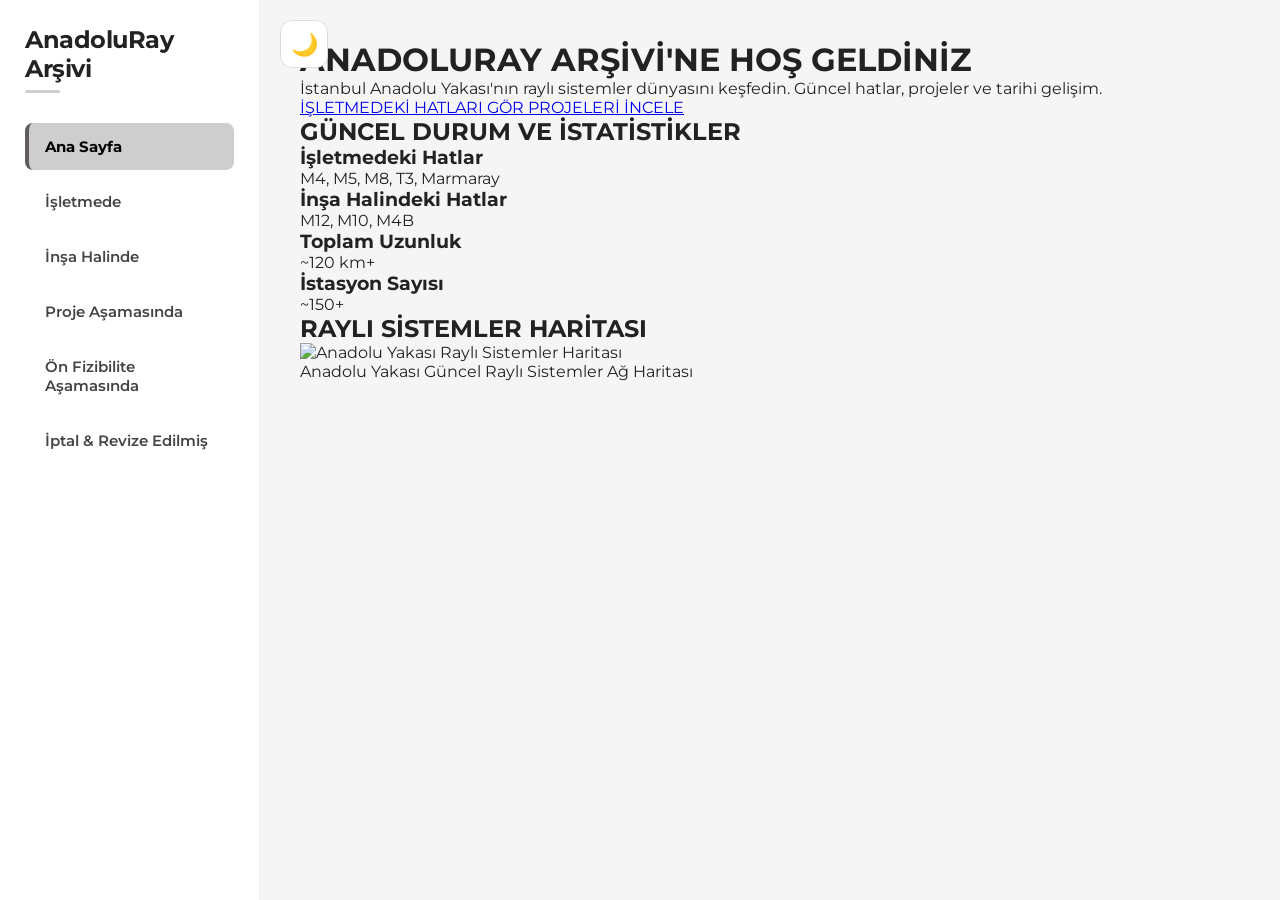
==== index.html @ 42e14312 "Refactor HTML structure and update content" ====
<!DOCTYPE html>
<html lang="tr">

<head>

<meta charset="UTF-8">
<meta name="viewport" content="width=device-width, initial-scale=1.0">

<title>AnadoluRay Arşivi</title>
<meta name="description" content="AnadoluRay Arşivi, İstanbul'un Anadolu Yakasındaki metro, tramvay ve raylı sistem projelerini, istasyonları, güzergahları ve inşaat süreçlerini arşivleyen bağımsız bilgi platformudur.">
<link href="https://fonts.googleapis.com/css2?family=Montserrat:wght@400;600;700&display=swap" rel="stylesheet">

<link rel="stylesheet" href="css/sidebar.css">
<link rel="stylesheet" href="css/style.css">
<link rel="stylesheet" href="css/mobile.css">
<link rel="stylesheet" href="css/darkmode.css">

</head>


<body>
<button class="theme-toggle desktop-theme">
🌙
</button>

<div class="mobile-bar">

<button class="menu-toggle">
☰
</button>

<button class="theme-toggle">
🌙
</button>

</div>



<div class="sidebar">


<div class="logo">
AnadoluRay Arşivi
</div>



<div class="menu">


<a class="active" href="index.html">
Ana Sayfa
</a>


<a href="isletmede.html">
İşletmede
</a>


<a href="insa.html">
İnşa Halinde
</a>


<a href="proje.html">
Proje Aşamasında
</a>


<a href="fizibilite.html">
Ön Fizibilite Aşamasında
</a>


<a href="iptal.html">
İptal & Revize Edilmiş
</a>


</div>


</div>







<div class="content">



<div class="home-banner">

<div class="banner-overlay"></div>

<div class="banner-content">

<h1>
ANADOLURAY ARŞİVİ'NE HOŞ GELDİNİZ
</h1>

<p>
İstanbul Anadolu Yakası'nın raylı sistemler dünyasını keşfedin. Güncel hatlar, projeler ve tarihi gelişim.
</p>

<div class="banner-buttons">

<a href="isletmede.html" class="btn btn-primary">
İŞLETMEDEKİ HATLARI GÖR
</a>

<a href="insa.html" class="btn btn-secondary">
PROJELERİ İNCELE
</a>

</div>

</div>

</div>







<div class="container">



<section class="statistics-section">

<h2 class="section-title">
GÜNCEL DURUM VE İSTATİSTİKLER
</h2>


<div class="stats-grid">


<div class="stat-card">

<div class="stat-icon is-running"></div>

<div class="stat-info">

<h3>
İşletmedeki Hatlar
</h3>

<p>
M4, M5, M8, T3, Marmaray
</p>

</div>

</div>




<div class="stat-card">

<div class="stat-icon is-construction"></div>

<div class="stat-info">

<h3>
İnşa Halindeki Hatlar
</h3>

<p>
M12, M10, M4B
</p>

</div>

</div>




<div class="stat-card">

<div class="stat-icon is-length"></div>

<div class="stat-info">

<h3>
Toplam Uzunluk
</h3>

<p>
~120 km+
</p>

</div>

</div>




<div class="stat-card">

<div class="stat-icon is-station"></div>

<div class="stat-info">

<h3>
İstasyon Sayısı
</h3>

<p>
~150+
</p>

</div>

</div>


</div>

</section>





<section class="map-section">

<h2 class="section-title">
RAYLI SİSTEMLER HARİTASI
</h2>


<div class="map-container">

<img src="img/anadolu-yakasi-harita.png" alt="Anadolu Yakası Raylı Sistemler Haritası" class="map-image">

<div class="map-caption">
Anadolu Yakası Güncel Raylı Sistemler Ağ Haritası
</div>

</div>

</section>



</div>



</div>


<script src="js/script.js"></script>
</body>

</html>
---- css/sidebar.css ----
/* =========================
   SIDEBAR
========================= */


.sidebar{

    position:fixed;

    left:0;
    top:0;

    width:260px;

    height:100vh;

    background:white;

    padding:25px;

    border-right:1px solid #eef0f2;

    transition:0.3s ease;

    z-index:1000;

}



/* Logo */


.logo{

    font-size:24px;

    font-weight:700;

    margin-bottom:40px;

    position:relative;

    letter-spacing:-0.5px;

}



.logo::after{

    content:'';

    position:absolute;

    bottom:-10px;

    left:0;

    width:35px;

    height:3px;

    background:#cecece;

    border-radius:2px;

}



/* Genel buton ayarları */


.menu-toggle,
.mobile-bar .theme-toggle{

    display:none;

    background:none;

    border:none;

    cursor:pointer;

}



/* Masaüstü tema butonu */


.desktop-theme{

    position:fixed;

    top:20px;

    left:280px;


    width:48px;

    height:48px;


    display:flex;

    align-items:center;

    justify-content:center;


    background:white;

    border:1px solid #ddd;

    border-radius:12px;


    font-size:22px;

    cursor:pointer;


    z-index:1500;

    transition:.2s;

}



.desktop-theme:hover{

    background:#f5f5f5;

}



/* Menü */


.menu a{

    display:block;

    color:#444;

    text-decoration:none;


    padding:14px 16px;

    margin-bottom:8px;


    border-radius:8px;

    border-left:4px solid transparent;


    font-weight:600;

    font-size:15px;


    transition:.2s ease;

}



.menu a:hover{

    background:#f4f5f7;

    color:#000;

    padding-left:20px;

}



.menu a.active{

    background:#cecece;

    border-left:4px solid #605b5d;

    color:#000;

    font-weight:700;

    padding-left:16px;

}





/* =========================
   MOBİL
========================= */


@media(max-width:768px){



/* Sidebar kapalı */


.sidebar{

    left:-280px;

    width:260px;

    height:100vh;

}



/* Açık sidebar */


.sidebar.active{

    left:0;

}



/* Logo */


.logo{

    margin-top:45px;

    font-size:22px;

}



/* Menü */


.menu{

    display:block;

}



.menu a{

    white-space:normal;

}



/* Mobil üst bar */


.mobile-bar{

    display:flex;

    position:fixed;


    top:0;

    left:0;


    width:100%;

    height:60px;


    background:white;


    align-items:center;

    padding-left:15px;

    gap:10px;


    z-index:2000;


    border-bottom:1px solid #eee;

}



/* Hamburger */


.menu-toggle{

    display:flex;


    width:45px;

    height:45px;


    align-items:center;

    justify-content:center;


    background:white;

    border:none;


    font-size:28px;


    cursor:pointer;

    color:#000;

}



/* Mobil tema */


.mobile-bar .theme-toggle{


    display:flex;


    width:45px;

    height:45px;


    align-items:center;

    justify-content:center;


    background:white;


    border:none;


    font-size:22px;


    cursor:pointer;


    color:#000;

}



/* Masaüstü tuşunu mobilde kapat */


.desktop-theme{

    display:none;

}



}
---- css/style.css ----
*{

margin:0;

padding:0;

box-sizing:border-box;

font-family:'Montserrat',Arial,sans-serif;

}



body{

background:#f5f5f5;

color:#222;

}



/* İçerik */

.content{

margin-left:260px;

padding:40px;

}



/* Hero */

.hero{

padding:20px 0;

margin-bottom:40px;

}



.hero h1{

font-size:38px;

font-weight:700;

color:#222;

margin-bottom:15px;

}



.hero p{

color:#666;

font-size:17px;

line-height:1.6;

}



/* Sayfa başlıkları */

.content > h2{

font-size:28px;

border-left:4px solid #333;

padding-left:12px;

}



/* Kart alanı */

.card-container{

display:grid;

grid-template-columns:repeat(auto-fit,minmax(250px,1fr));

gap:20px;

}



/* Kart */

.card{

background:white;

padding:25px;

border-radius:12px;

border:1px solid #ddd;

box-shadow:0 3px 10px rgba(0,0,0,0.05);

}



.card h2{

font-size:22px;

color:#222;

margin-bottom:15px;

border-left:3px solid #333;

padding-left:10px;

}



.card p{

color:#555;

line-height:1.6;

}



.green{

color:#9acd9a !important;

}



.gray{

color:#999 !important;

}



/* =========================
   MOBİL
========================= */


@media(max-width:768px){


.content{

    margin-left:0;

    padding:20px;

    padding-top:70px;

}


/* Mobil bar başka dosyada yönetiliyor */

.mobile-bar{

    display:flex;

}



.hero{

    margin-top:0;

}


.hero h1{

    font-size:28px;

}


.hero p{

    font-size:15px;

}


.card-container{

    grid-template-columns:1fr;

}



}



@media(max-width:480px){


.content{

    padding:15px;

    padding-top:70px;

}


.hero h1{

    font-size:24px;

}


.hero p{

    font-size:14px;

}


}
---- css/mobile.css ----
/* =========================
   MOBİL TASARIM
========================= */


/* Masaüstü tema butonu */

.desktop-theme{

    position:fixed;

    top:20px;
    left:280px;

    width:48px;
    height:48px;

    display:flex;

    align-items:center;
    justify-content:center;

    background:white;

    border:1px solid #ddd;

    border-radius:12px;

    font-size:22px;

    cursor:pointer;

    z-index:1500;

    transition:.2s;

}


.desktop-theme:hover{

    background:#f5f5f5;

}




@media(max-width:768px){


body{

    overflow-x:hidden;

}



/* İçerik */

.content{

    margin-left:0;

    padding:20px;

    padding-top:75px;

}


.hero{

    margin-top:0;

}




.hero h1{

    font-size:28px;

    line-height:1.2;

}


.hero p{

    font-size:15px;

}




.line{

    width:100%;

}




img{

    max-width:100%;

    height:auto;

}




/* Mobil üst bar */

.mobile-bar{

    display:flex;

    position:fixed;

    top:0;

    left:0;

    width:100%;

    height:60px;

    background:white;

    align-items:center;

    padding-left:15px;

    gap:10px;

    z-index:2000;

    border-bottom:1px solid #eee;

}



/* Hamburger */

.menu-toggle{

    width:45px;

    height:45px;

    display:flex;

    align-items:center;

    justify-content:center;

    background:white;

    border:none;

    font-size:28px;

    cursor:pointer;

    color:#000;

}



/* Mobil tema */

.theme-toggle{

    width:45px;

    height:45px;

    display:flex;

    align-items:center;

    justify-content:center;

    background:white;

    border:none;

    font-size:22px;

    cursor:pointer;

    color:#000;

}




/* Hat açıklamaları */

.line-content.active{

    display:flex;

    flex-direction:column;

}



.info{

    width:100%;

    order:1;

}



.route{

    width:100%;

    order:2;

    margin-top:25px;

}



.route img{

    width:100%;

    height:auto;

    max-height:500px;

    object-fit:contain;

}



}



/* Küçük telefonlar */

@media(max-width:480px){


.content{

    padding:15px;

    padding-top:75px;

}


.hero h1{

    font-size:24px;

}


.hero p{

    font-size:14px;

}


}



/* Mobilde masaüstü tuşu gizli */

@media(max-width:768px){

    .desktop-theme{

        display:none;

    }

}
---- css/darkmode.css ----
/* =========================
   DARK MODE
========================= */


/* Genel */

.dark{

    background:#121212;
    color:white;

}


/* Sayfa */

.dark body{

    background:#121212;
    color:white;

}


/* İçerik */

.dark .content{

    background:#121212;

}



/* Sidebar */

.dark .sidebar{

    background:#1b1b1b;
    border-color:#333;

}


.dark .logo{

    color:white;

}



/* Menü */

.dark .menu a{

    color:#ddd;

}


.dark .menu a:hover{

    background:#2a2a2a;
    color:white;

}


.dark .menu a.active{

    background:#444;
    color:white;

}



/* Kartlar */

.dark .card,
.dark .line,
.dark .line-content{

    background:#1e1e1e;
    color:white;
    border-color:#333;

}



/* Hat başlıkları */

.dark .line-title{

    background:#1e1e1e;
    color:white;

}


.dark .line-title:hover{

    background:#252525;
    color:white;

}


/* Hat renkleri korunur */

.dark .line-title.m4{
    border-left-color:#e91977;
}

.dark .line-title.m5{
    border-left-color:#672c65;
}

.dark .line-title.m8{
    border-left-color:#0099ff;
}

.dark .line-title.m10{
    border-left-color:#4da93e;
}

.dark .line-title.m13{
    border-left-color:#ff4b58;
}

.dark .line-title.m14{
    border-left-color:#b16400;
}

.dark .line-title.marmaray{
    border-left-color:#008c95;
}

.dark .line-title.t,
.dark .line-title.m{
    border-left-color:#777;
}



/* Yazılar */

.dark .info p{

    color:#ccc;

}


.dark .hero h1{

    color:white;

}


.dark .hero p{

    color:#aaa;

}



/* Mobil bar */

.dark .mobile-bar{

    background:#1b1b1b !important;
    border-color:#333 !important;

}


.dark .theme-toggle,
.dark .menu-toggle{

    background:#1b1b1b !important;
    color:white !important;

}



/* Masaüstü tema tuşu */

.dark .desktop-theme{

    background:#1b1b1b;
    color:white;
    border-color:#333;

}


.dark .desktop-theme:hover{

    background:#2a2a2a;

}
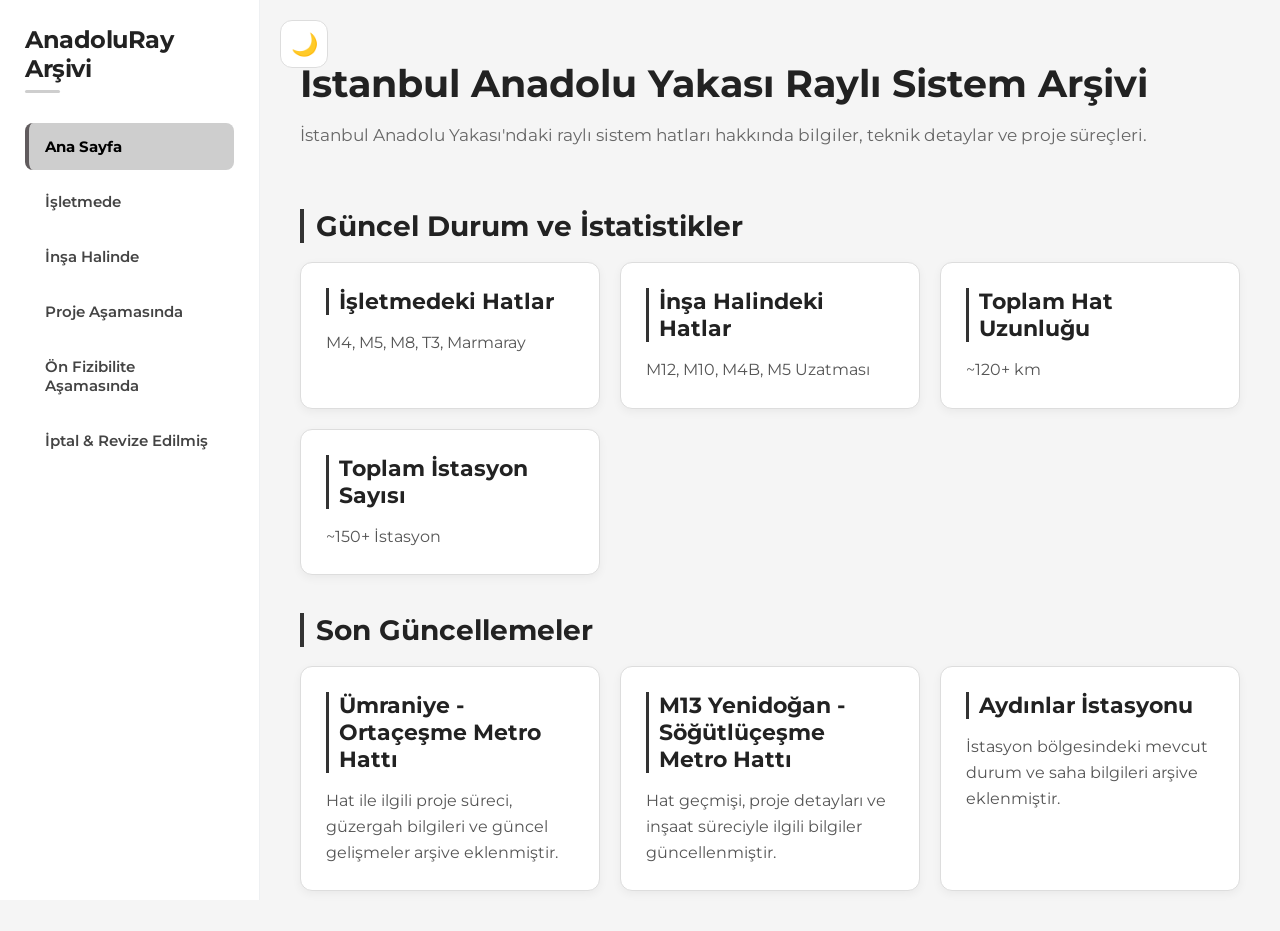
==== commit 787f1ca7: "Refactor HTML structure and update content" ====
--- a/index.html
+++ b/index.html
@@ -8,7 +8,7 @@
 
 <title>AnadoluRay Arşivi</title>
 <meta name="description" content="AnadoluRay Arşivi, İstanbul'un Anadolu Yakasındaki metro, tramvay ve raylı sistem projelerini, istasyonları, güzergahları ve inşaat süreçlerini arşivleyen bağımsız bilgi platformudur.">
-<link href="https://fonts.googleapis.com/css2?family=Montserrat:wght@400;600;700&display=swap" rel="stylesheet">
+<link href="https://fonts.googleapis.com/css2?family=Montserrat:wght@600;700&display=swap" rel="stylesheet">
 
 <link rel="stylesheet" href="css/sidebar.css">
 <link rel="stylesheet" href="css/style.css">
@@ -94,33 +94,15 @@
 
 
 
-<div class="home-banner">
-
-<div class="banner-overlay"></div>
-
-<div class="banner-content">
+<div class="hero">
 
 <h1>
-ANADOLURAY ARŞİVİ'NE HOŞ GELDİNİZ
+İstanbul Anadolu Yakası Raylı Sistem Arşivi
 </h1>
 
 <p>
-İstanbul Anadolu Yakası'nın raylı sistemler dünyasını keşfedin. Güncel hatlar, projeler ve tarihi gelişim.
+İstanbul Anadolu Yakası'ndaki raylı sistem hatları hakkında bilgiler, teknik detaylar ve proje süreçleri.
 </p>
-
-<div class="banner-buttons">
-
-<a href="isletmede.html" class="btn btn-primary">
-İŞLETMEDEKİ HATLARI GÖR
-</a>
-
-<a href="insa.html" class="btn btn-secondary">
-PROJELERİ İNCELE
-</a>
-
-</div>
-
-</div>
 
 </div>
 
@@ -130,130 +112,64 @@
 
 
 
-<div class="container">
+<h2>
+Güncel Durum ve İstatistikler
+</h2>
+
+<br>
 
 
+<div class="card-container">
 
-<section class="statistics-section">
+<div class="card">
+<h2>İşletmedeki Hatlar</h2>
+<p>M4, M5, M8, T3, Marmaray</p>
+</div>
 
-<h2 class="section-title">
-GÜNCEL DURUM VE İSTATİSTİKLER
-</h2>
+<div class="card">
+<h2>İnşa Halindeki Hatlar</h2>
+<p>M12, M10, M4B, M5 Uzatması</p>
+</div>
 
+<div class="card">
+<h2>Toplam Hat Uzunluğu</h2>
+<p>~120+ km</p>
+</div>
 
-<div class="stats-grid">
-
-
-<div class="stat-card">
-
-<div class="stat-icon is-running"></div>
-
-<div class="stat-info">
-
-<h3>
-İşletmedeki Hatlar
-</h3>
-
-<p>
-M4, M5, M8, T3, Marmaray
-</p>
-
+<div class="card">
+<h2>Toplam İstasyon Sayısı</h2>
+<p>~150+ İstasyon</p>
 </div>
 
 </div>
 
 
+<br><br>
 
 
-<div class="stat-card">
+<h2>
+Son Güncellemeler
+</h2>
 
-<div class="stat-icon is-construction"></div>
+<br>
 
-<div class="stat-info">
 
-<h3>
-İnşa Halindeki Hatlar
-</h3>
+<div class="card-container">
 
-<p>
-M12, M10, M4B
-</p>
-
+<div class="card">
+<h2>Ümraniye - Ortaçeşme Metro Hattı</h2>
+<p>Hat ile ilgili proje süreci, güzergah bilgileri ve güncel gelişmeler arşive eklenmiştir.</p>
 </div>
 
+<div class="card">
+<h2>M13 Yenidoğan - Söğütlüçeşme Metro Hattı</h2>
+<p>Hat geçmişi, proje detayları ve inşaat süreciyle ilgili bilgiler güncellenmiştir.</p>
 </div>
 
-
-
-
-<div class="stat-card">
-
-<div class="stat-icon is-length"></div>
-
-<div class="stat-info">
-
-<h3>
-Toplam Uzunluk
-</h3>
-
-<p>
-~120 km+
-</p>
-
+<div class="card">
+<h2>Aydınlar İstasyonu</h2>
+<p>İstasyon bölgesindeki mevcut durum ve saha bilgileri arşive eklenmiştir.</p>
 </div>
-
-</div>
-
-
-
-
-<div class="stat-card">
-
-<div class="stat-icon is-station"></div>
-
-<div class="stat-info">
-
-<h3>
-İstasyon Sayısı
-</h3>
-
-<p>
-~150+
-</p>
-
-</div>
-
-</div>
-
-
-</div>
-
-</section>
-
-
-
-
-
-<section class="map-section">
-
-<h2 class="section-title">
-RAYLI SİSTEMLER HARİTASI
-</h2>
-
-
-<div class="map-container">
-
-<img src="img/anadolu-yakasi-harita.png" alt="Anadolu Yakası Raylı Sistemler Haritası" class="map-image">
-
-<div class="map-caption">
-Anadolu Yakası Güncel Raylı Sistemler Ağ Haritası
-</div>
-
-</div>
-
-</section>
-
-
 
 </div>
 
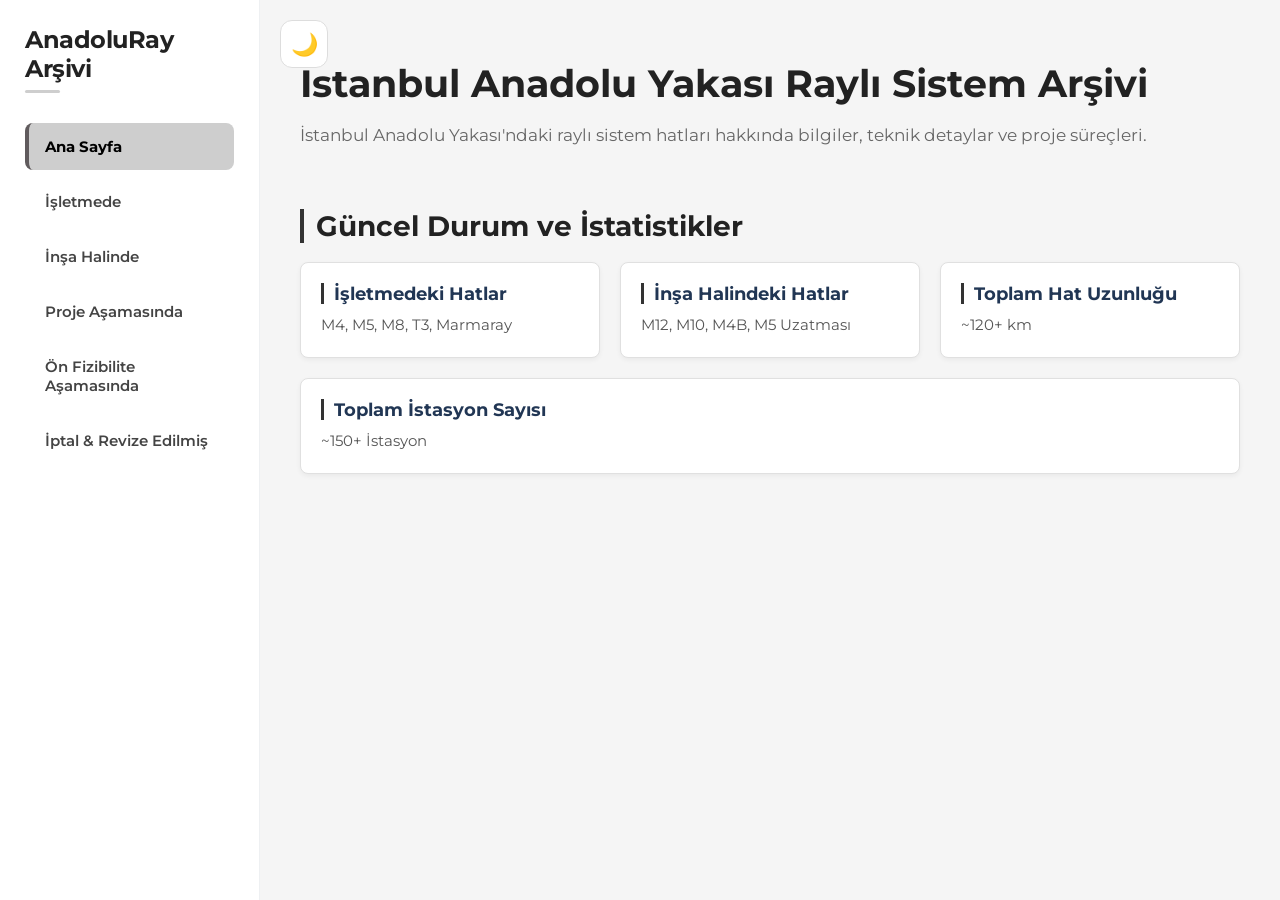
==== commit 9eb15f58: "Remove updates section from index.html Removed updates section and related content from index.html." ====
--- a/index.html
+++ b/index.html
@@ -144,36 +144,6 @@
 </div>
 
 
-<br><br>
-
-
-<h2>
-Son Güncellemeler
-</h2>
-
-<br>
-
-
-<div class="card-container">
-
-<div class="card">
-<h2>Ümraniye - Ortaçeşme Metro Hattı</h2>
-<p>Hat ile ilgili proje süreci, güzergah bilgileri ve güncel gelişmeler arşive eklenmiştir.</p>
-</div>
-
-<div class="card">
-<h2>M13 Yenidoğan - Söğütlüçeşme Metro Hattı</h2>
-<p>Hat geçmişi, proje detayları ve inşaat süreciyle ilgili bilgiler güncellenmiştir.</p>
-</div>
-
-<div class="card">
-<h2>Aydınlar İstasyonu</h2>
-<p>İstasyon bölgesindeki mevcut durum ve saha bilgileri arşive eklenmiştir.</p>
-</div>
-
-</div>
-
-
 
 </div>
 
--- a/css/style.css
+++ b/css/style.css
@@ -249,3 +249,31 @@
 
 
 }
+.card-container {
+display: flex;
+flex-wrap: wrap;
+gap: 20px;
+margin-bottom: 30px;
+}
+
+.card {
+background-color: #ffffff;
+border: 1px solid #e0e0e0;
+border-radius: 8px;
+padding: 20px;
+flex: 1 1 calc(33.333% - 20px);
+min-width: 250px;
+box-shadow: 0 2px 5px rgba(0,0,0,0.05);
+}
+
+.card h2 {
+font-size: 1.1rem;
+margin-bottom: 10px;
+color: #213654;
+}
+
+.card p {
+font-size: 0.95rem;
+color: #555555;
+line-height: 1.5;
+}
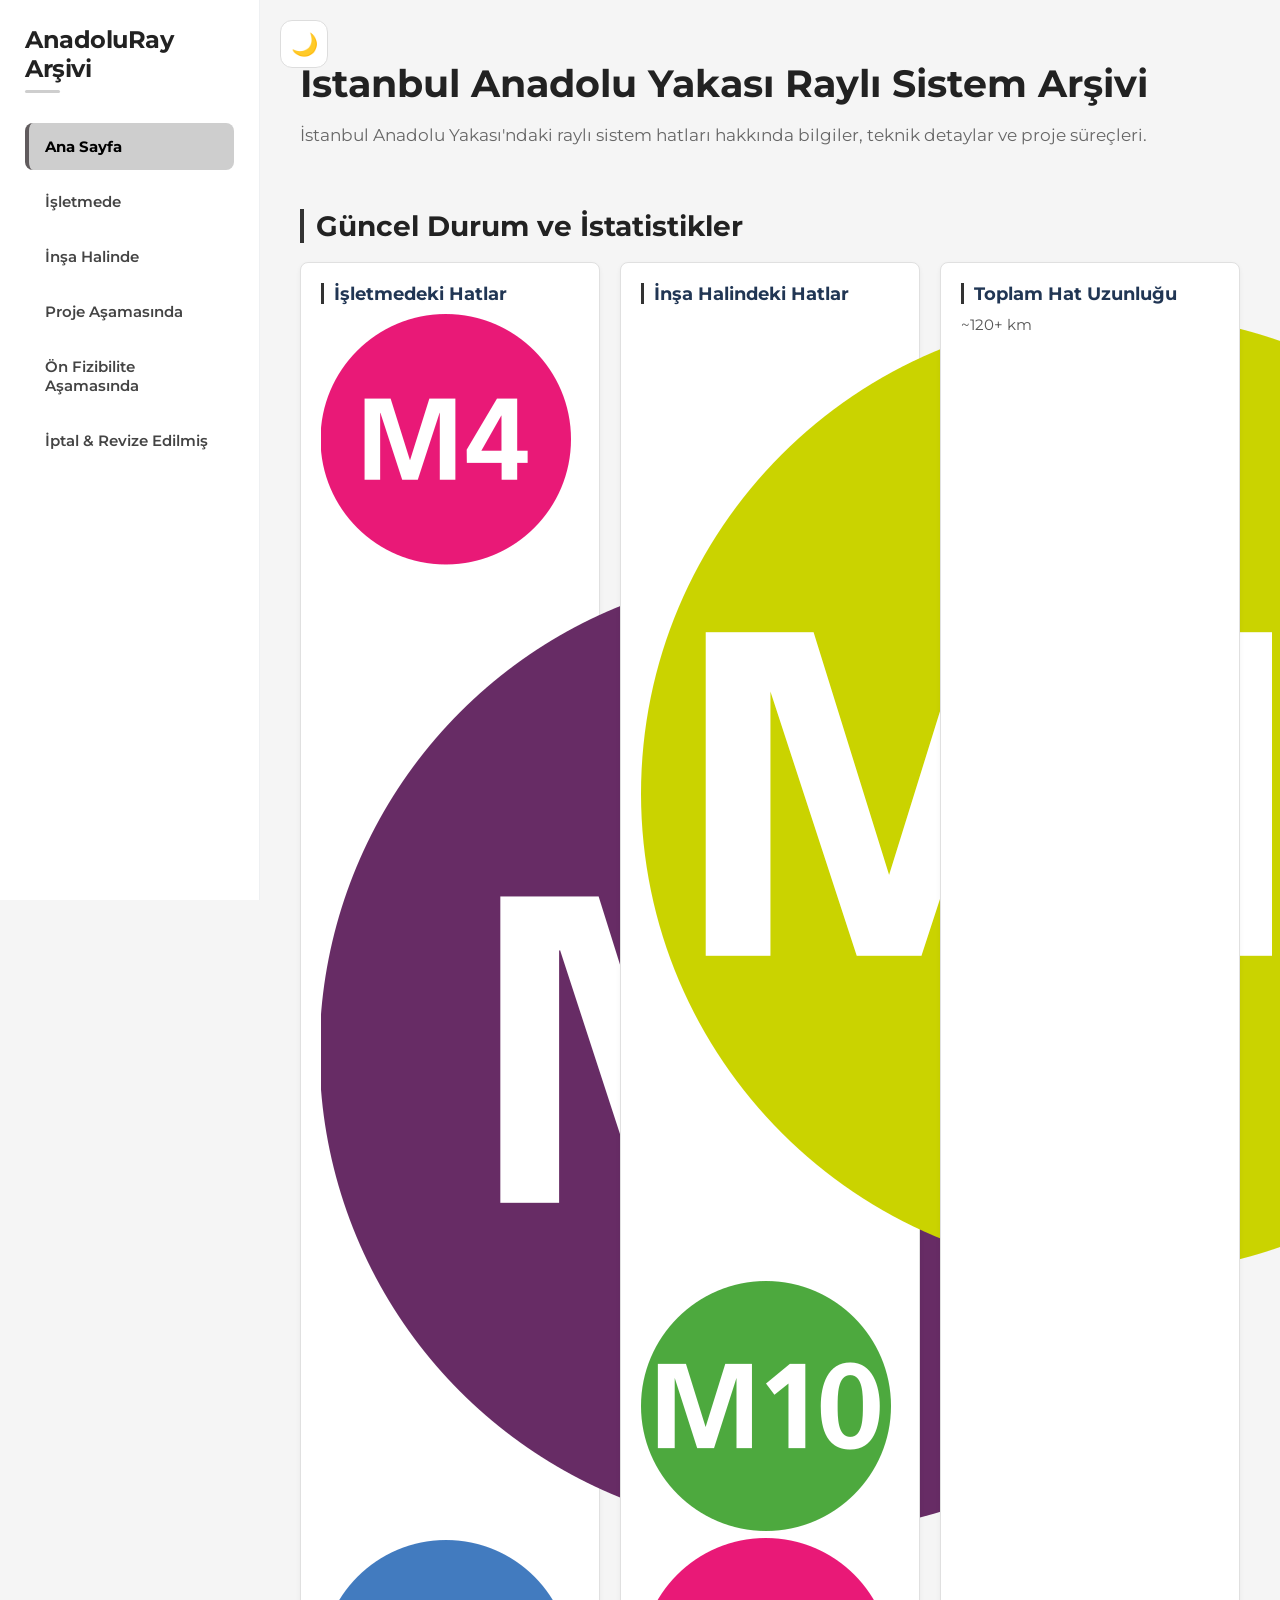
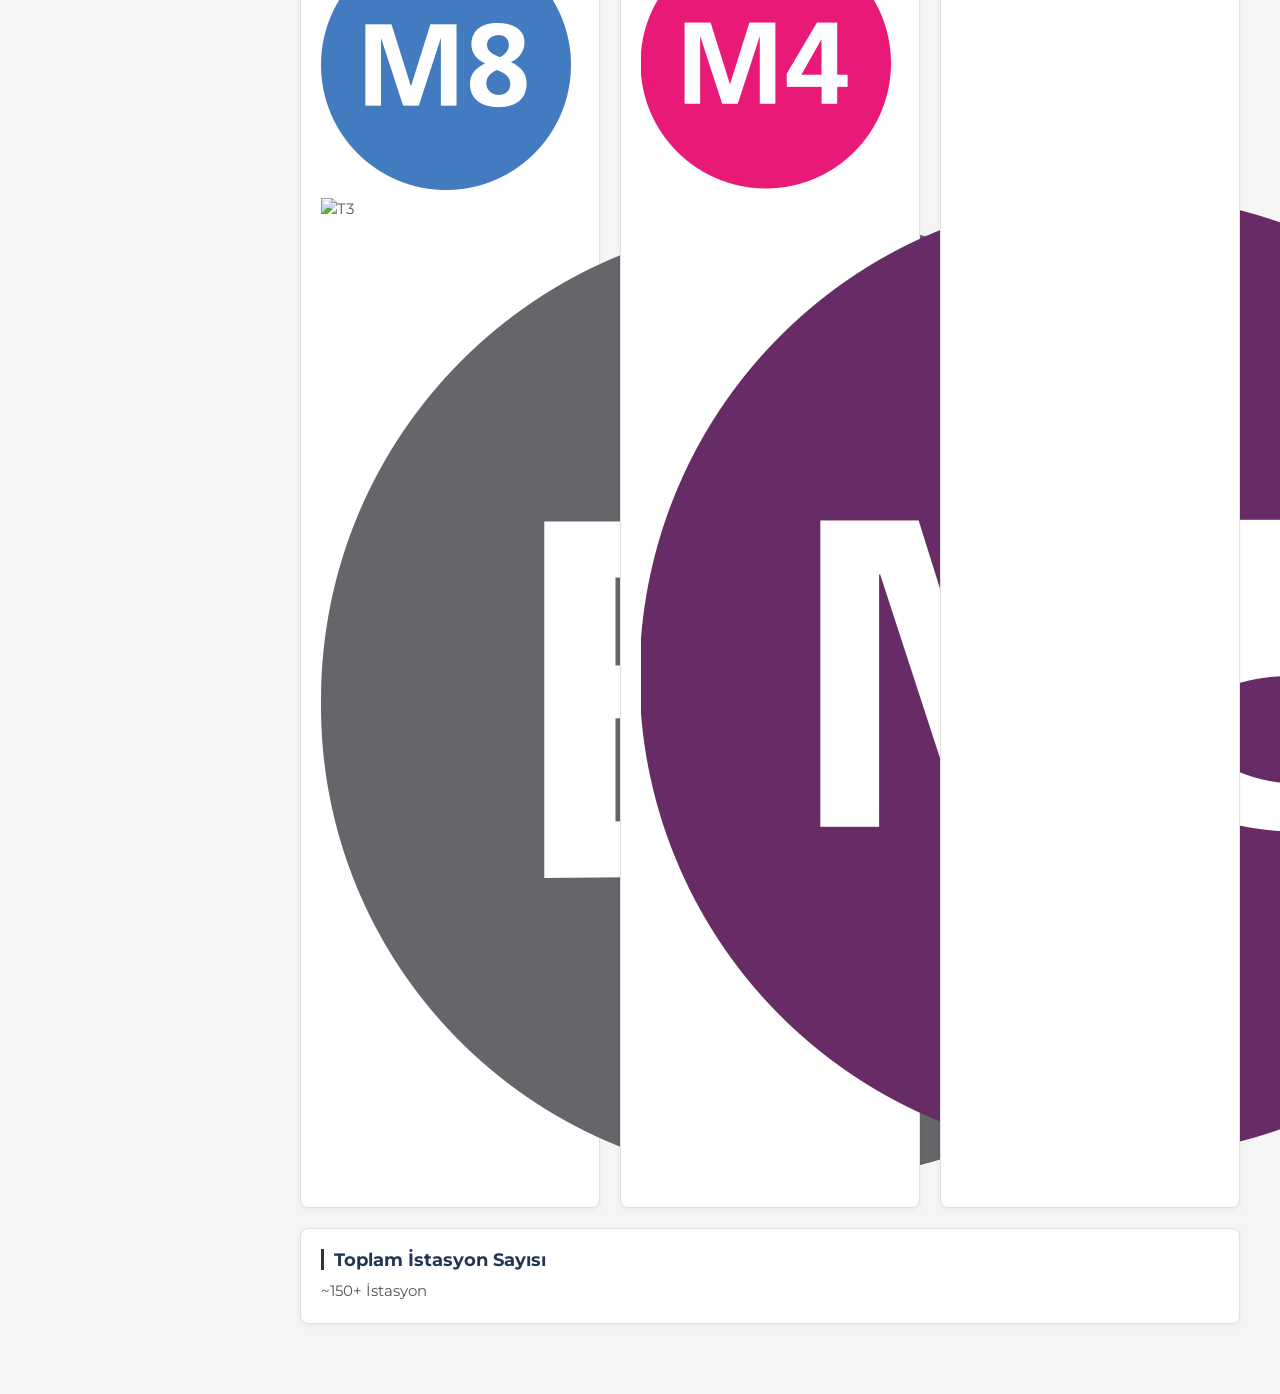
==== commit e55b2b97: "Add line logos for existing and under-construction lines" ====
--- a/index.html
+++ b/index.html
@@ -123,12 +123,23 @@
 
 <div class="card">
 <h2>İşletmedeki Hatlar</h2>
-<p>M4, M5, M8, T3, Marmaray</p>
+<p class="line-logos">
+<img src="img/m4.png" alt="M4" class="stat-logo">
+<img src="img/m5.png" alt="M5" class="stat-logo">
+<img src="img/m8.png" alt="M8" class="stat-logo">
+<img src="img/t3.png" alt="T3" class="stat-logo">
+<img src="img/b1.png" alt="Marmaray" class="stat-logo">
+</p>
 </div>
 
 <div class="card">
 <h2>İnşa Halindeki Hatlar</h2>
-<p>M12, M10, M4B, M5 Uzatması</p>
+<p class="line-logos">
+<img src="img/m12.png" alt="M12" class="stat-logo">
+<img src="img/m10.png" alt="M10" class="stat-logo">
+<img src="img/m4.png" alt="M4B" class="stat-logo">
+<img src="img/m5.png" alt="M5 Uzatması" class="stat-logo">
+</p>
 </div>
 
 <div class="card">
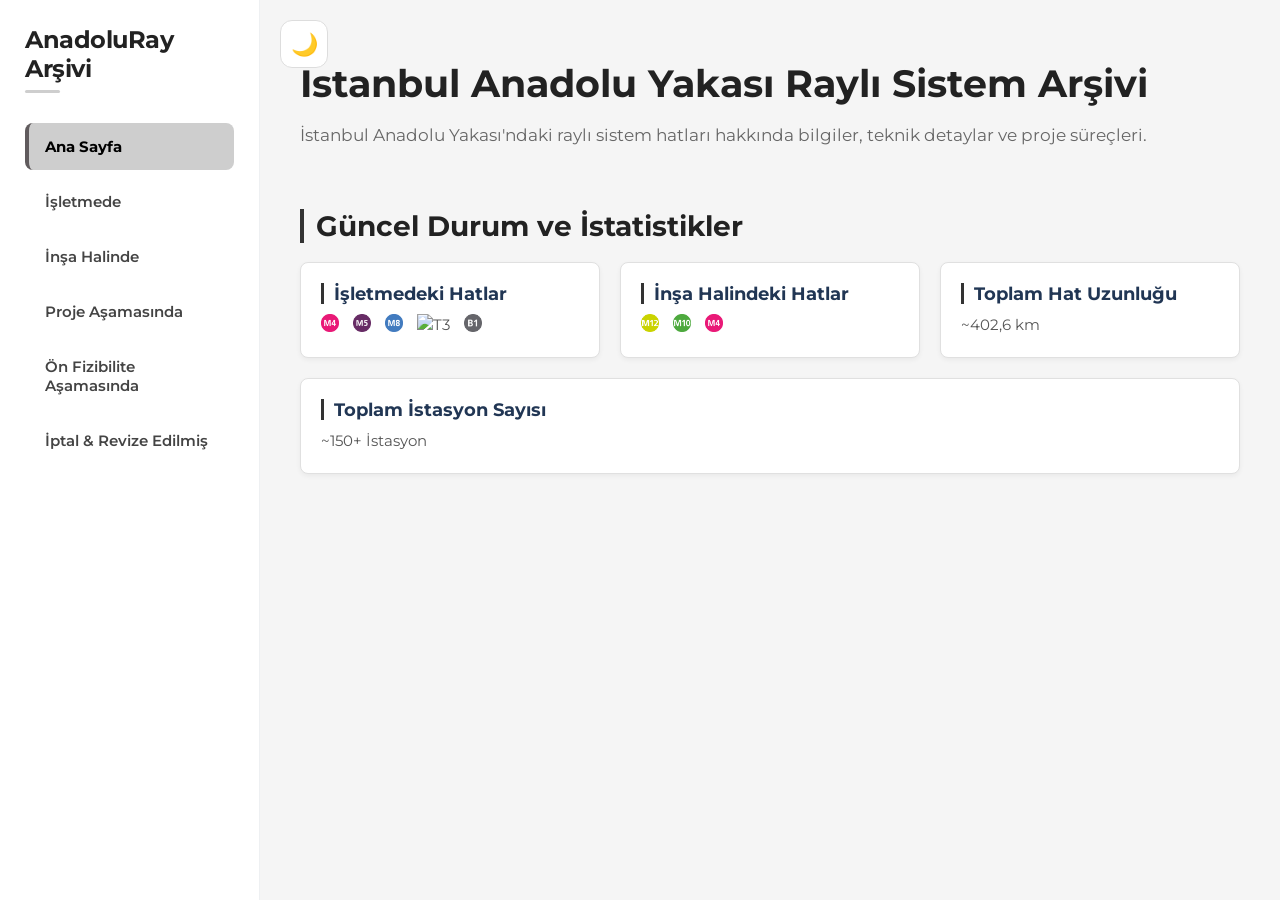
==== commit df51339c: "Update total length and remove M5 image" ====
--- a/index.html
+++ b/index.html
@@ -138,13 +138,12 @@
 <img src="img/m12.png" alt="M12" class="stat-logo">
 <img src="img/m10.png" alt="M10" class="stat-logo">
 <img src="img/m4.png" alt="M4B" class="stat-logo">
-<img src="img/m5.png" alt="M5 Uzatması" class="stat-logo">
 </p>
 </div>
 
 <div class="card">
 <h2>Toplam Hat Uzunluğu</h2>
-<p>~120+ km</p>
+<p>~402,6 km</p>
 </div>
 
 <div class="card">
--- a/css/style.css
+++ b/css/style.css
@@ -277,3 +277,16 @@
 color: #555555;
 line-height: 1.5;
 }
+.stat-logo {
+height: 18px;
+width: auto;
+vertical-align: middle;
+margin-right: 6px;
+}
+
+.line-logos {
+display: flex;
+align-items: center;
+flex-wrap: wrap;
+gap: 8px;
+}
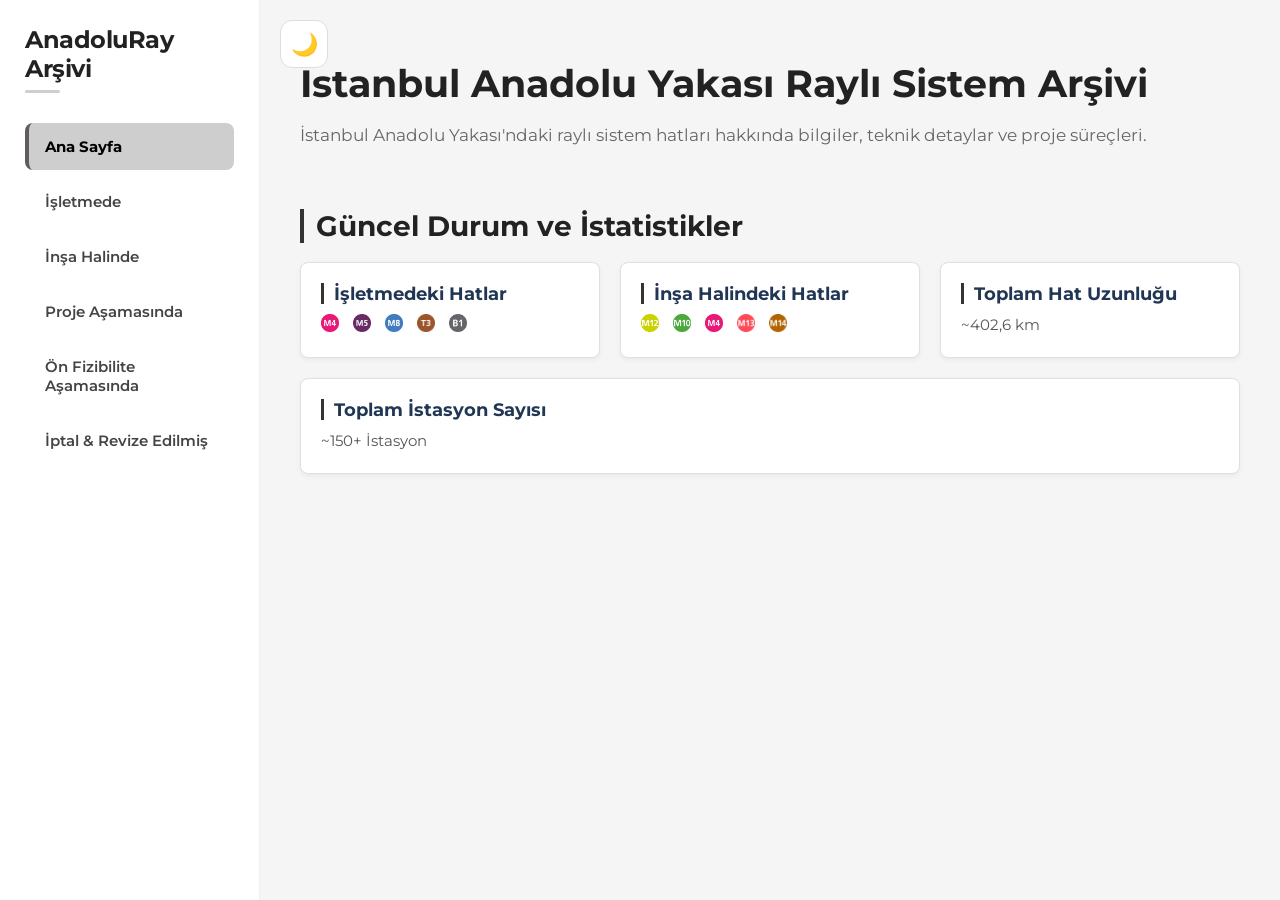
==== commit c2608957: "Add M13 and M14 logos to index.html" ====
--- a/index.html
+++ b/index.html
@@ -138,6 +138,8 @@
 <img src="img/m12.png" alt="M12" class="stat-logo">
 <img src="img/m10.png" alt="M10" class="stat-logo">
 <img src="img/m4.png" alt="M4B" class="stat-logo">
+<img src="img/m13.png" alt="M13" class="stat-logo">
+<img src="img/m14.png" alt="M14" class="stat-logo">
 </p>
 </div>
 
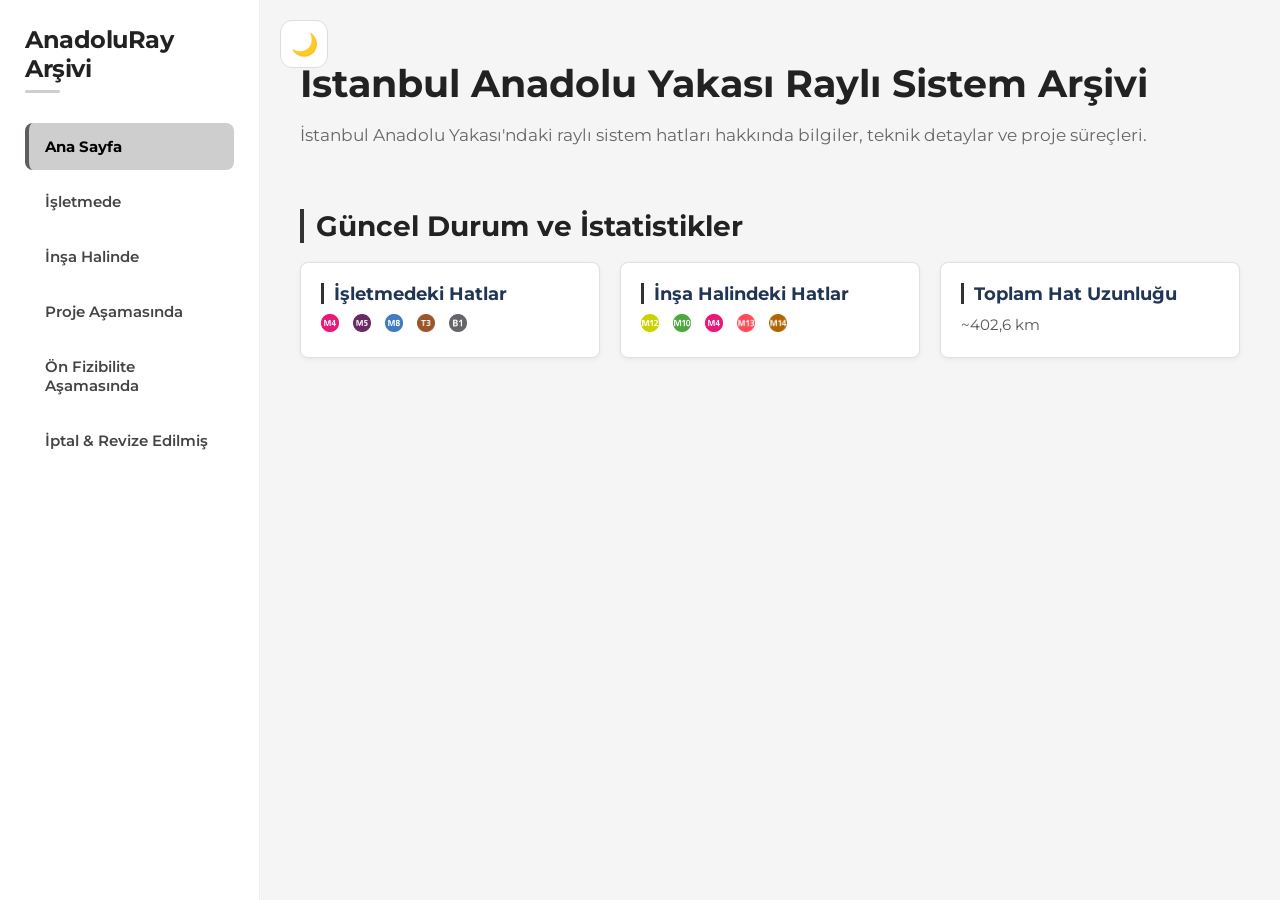
==== commit 7335d90f: "Remove station count card from index.html" ====
--- a/index.html
+++ b/index.html
@@ -148,10 +148,7 @@
 <p>~402,6 km</p>
 </div>
 
-<div class="card">
-<h2>Toplam İstasyon Sayısı</h2>
-<p>~150+ İstasyon</p>
-</div>
+
 
 </div>
 
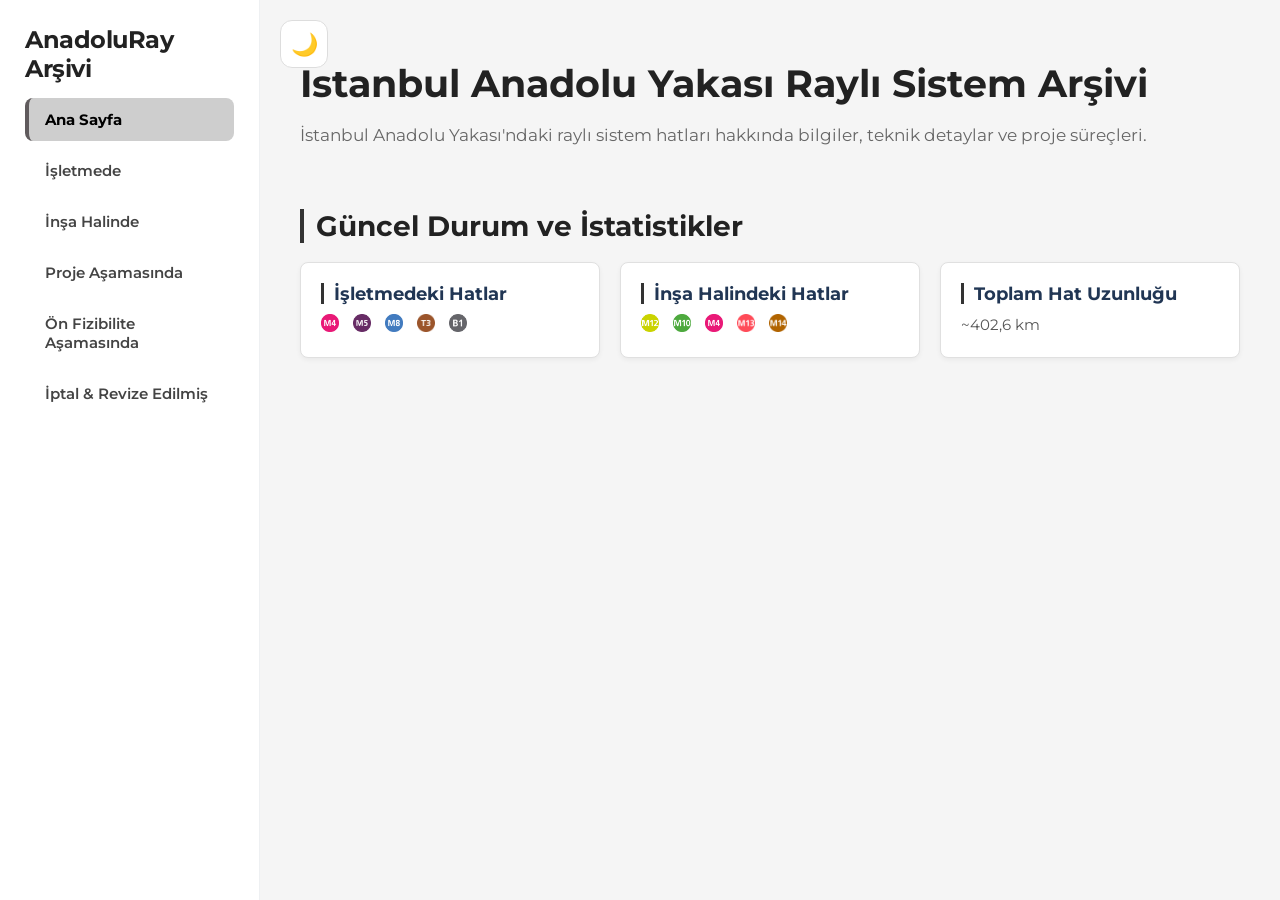
==== commit 417603bc: "Add theme toggle button to top bar" ====
--- a/index.html
+++ b/index.html
@@ -19,9 +19,12 @@
 
 
 <body>
+
+<div class="top-bar">
 <button class="theme-toggle desktop-theme">
 🌙
 </button>
+</div>
 
 <div class="mobile-bar">
 
--- a/css/sidebar.css
+++ b/css/sidebar.css
@@ -2,392 +2,178 @@
    SIDEBAR
 ========================= */
 
-
 .sidebar{
-
     position:fixed;
-
     left:0;
     top:0;
-
     width:260px;
-
     height:100vh;
-
     background:white;
-
     padding:25px;
-
     border-right:1px solid #eef0f2;
-
     transition:0.3s ease;
-
     z-index:1000;
-
 }
 
-
-
 /* Logo */
-
-
 .logo{
-
     font-size:24px;
-
     font-weight:700;
-
-    margin-bottom:40px;
-
+    margin-bottom:15px;
     position:relative;
-
     letter-spacing:-0.5px;
-
 }
 
-
-
-.logo::after{
-
-    content:'';
-
-    position:absolute;
-
-    bottom:-10px;
-
-    left:0;
-
-    width:35px;
-
-    height:3px;
-
-    background:#cecece;
-
-    border-radius:2px;
-
+/* Logo Altındaki İnce Çizgi */
+.logo-divider{
+    width:100%;
+    height:1px;
+    background-color:#eef0f2;
+    margin-bottom:25px;
 }
 
-
-
 /* Genel buton ayarları */
-
-
 .menu-toggle,
 .mobile-bar .theme-toggle{
-
     display:none;
-
     background:none;
-
     border:none;
-
     cursor:pointer;
-
 }
 
-
-
 /* Masaüstü tema butonu */
-
-
 .desktop-theme{
-
     position:fixed;
-
     top:20px;
-
     left:280px;
-
-
     width:48px;
-
     height:48px;
-
-
     display:flex;
-
     align-items:center;
-
     justify-content:center;
-
-
     background:white;
-
     border:1px solid #ddd;
-
     border-radius:12px;
-
-
     font-size:22px;
-
     cursor:pointer;
-
-
     z-index:1500;
-
     transition:.2s;
-
 }
 
-
-
 .desktop-theme:hover{
-
     background:#f5f5f5;
-
 }
 
-
-
 /* Menü */
-
-
 .menu a{
-
-    display:block;
-
+    display:flex;
+    align-items:center;
+    gap:10px; /* Emoji ile yazı arasındaki mesafe */
     color:#444;
-
     text-decoration:none;
-
-
-    padding:14px 16px;
-
+    padding:12px 16px;
     margin-bottom:8px;
-
-
     border-radius:8px;
-
     border-left:4px solid transparent;
-
-
     font-weight:600;
-
     font-size:15px;
-
-
     transition:.2s ease;
-
 }
 
-
-
 .menu a:hover{
-
     background:#f4f5f7;
-
     color:#000;
-
     padding-left:20px;
-
 }
 
-
-
 .menu a.active{
-
     background:#cecece;
-
     border-left:4px solid #605b5d;
-
     color:#000;
-
     font-weight:700;
-
     padding-left:16px;
-
 }
-
-
-
-
 
 /* =========================
    MOBİL
 ========================= */
 
-
 @media(max-width:768px){
 
+/* Sidebar kapalı */
+.sidebar{
+    left:-280px;
+    width:260px;
+    height:100vh;
+}
 
+/* Açık sidebar */
+.sidebar.active{
+    left:0;
+}
 
-/* Sidebar kapalı */
+/* Logo */
+.logo{
+    margin-top:20px;
+    font-size:22px;
+}
 
+/* Menü */
+.menu{
+    display:block;
+}
 
-.sidebar{
+.menu a{
+    white-space:normal;
+}
 
-    left:-280px;
+/* Mobil üst bar */
+.mobile-bar{
+    display:flex;
+    position:fixed;
+    top:0;
+    left:0;
+    width:100%;
+    height:60px;
+    background:white;
+    align-items:center;
+    padding-left:15px;
+    gap:10px;
+    z-index:2000;
+    border-bottom:1px solid #eee;
+}
 
-    width:260px;
+/* Hamburger */
+.menu-toggle{
+    display:flex;
+    width:45px;
+    height:45px;
+    align-items:center;
+    justify-content:center;
+    background:white;
+    border:none;
+    font-size:28px;
+    cursor:pointer;
+    color:#000;
+}
 
-    height:100vh;
+/* Mobil tema */
+.mobile-bar .theme-toggle{
+    display:flex;
+    width:45px;
+    height:45px;
+    align-items:center;
+    justify-content:center;
+    background:white;
+    border:none;
+    font-size:22px;
+    cursor:pointer;
+    color:#000;
+}
+
+/* Masaüstü tuşunu mobilde kapat */
+.desktop-theme{
+    display:none;
+}
 
 }
-
-
-
-/* Açık sidebar */
-
-
-.sidebar.active{
-
-    left:0;
-
-}
-
-
-
-/* Logo */
-
-
-.logo{
-
-    margin-top:45px;
-
-    font-size:22px;
-
-}
-
-
-
-/* Menü */
-
-
-.menu{
-
-    display:block;
-
-}
-
-
-
-.menu a{
-
-    white-space:normal;
-
-}
-
-
-
-/* Mobil üst bar */
-
-
-.mobile-bar{
-
-    display:flex;
-
-    position:fixed;
-
-
-    top:0;
-
-    left:0;
-
-
-    width:100%;
-
-    height:60px;
-
-
-    background:white;
-
-
-    align-items:center;
-
-    padding-left:15px;
-
-    gap:10px;
-
-
-    z-index:2000;
-
-
-    border-bottom:1px solid #eee;
-
-}
-
-
-
-/* Hamburger */
-
-
-.menu-toggle{
-
-    display:flex;
-
-
-    width:45px;
-
-    height:45px;
-
-
-    align-items:center;
-
-    justify-content:center;
-
-
-    background:white;
-
-    border:none;
-
-
-    font-size:28px;
-
-
-    cursor:pointer;
-
-    color:#000;
-
-}
-
-
-
-/* Mobil tema */
-
-
-.mobile-bar .theme-toggle{
-
-
-    display:flex;
-
-
-    width:45px;
-
-    height:45px;
-
-
-    align-items:center;
-
-    justify-content:center;
-
-
-    background:white;
-
-
-    border:none;
-
-
-    font-size:22px;
-
-
-    cursor:pointer;
-
-
-    color:#000;
-
-}
-
-
-
-/* Masaüstü tuşunu mobilde kapat */
-
-
-.desktop-theme{
-
-    display:none;
-
-}
-
-
-
-}
--- a/css/style.css
+++ b/css/style.css
@@ -52,7 +52,7 @@
 
 font-weight:700;
 
-color:#222;
+color:#white;
 
 margin-bottom:15px;
 
